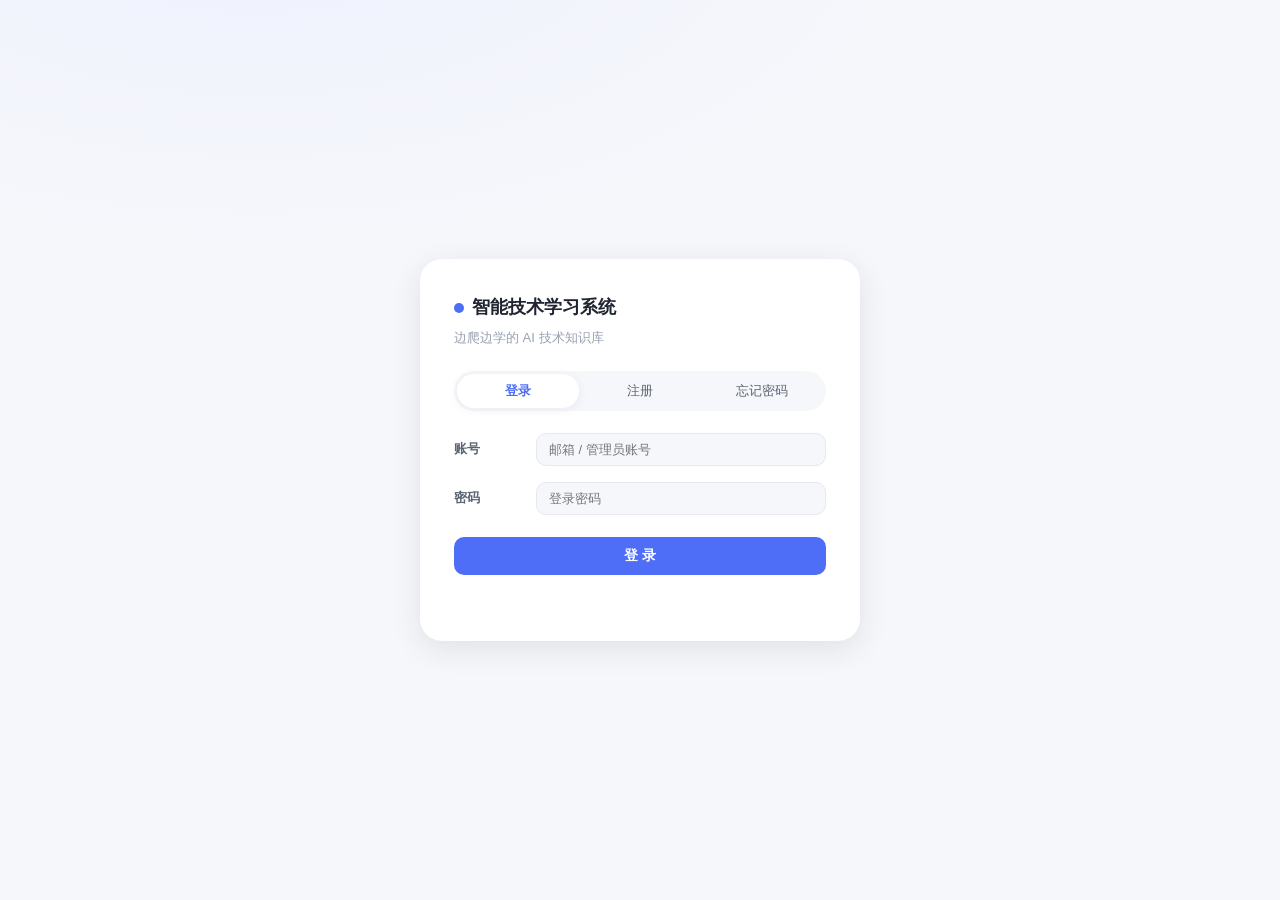
==== frontend/admin.html @ c404fb74 "feat: 管理员账户——.env 固定凭证登录 + 用户总览后台页 - 管理员凭证只存 .env（ADMIN_USERNAME/ADMIN_PASSWORD），不进数据库、页面不可改，改密码=改配置" ====
<!DOCTYPE html>
<html lang="zh-CN">
<head>
  <meta charset="UTF-8">
  <meta name="viewport" content="width=device-width, initial-scale=1.0">
  <title>管理后台 · 智能技术学习系统</title>
  <link rel="stylesheet" href="css/style.css">
</head>
<body>
  <header class="topbar">
    <div class="topbar-inner">
      <div class="logo"><span class="dot"></span>智能技术学习系统 · 管理后台</div>
      <div class="topbar-user">
        <span class="tu-email">🛡️ 管理员</span>
        <button id="admin-logout" class="tu-logout" type="button">退出</button>
      </div>
    </div>
  </header>

  <main class="container">
    <section class="home-hero">
      <h1>注册用户</h1>
      <p id="admin-sub">正在加载…</p>
    </section>

    <div id="admin-state" class="state-box" style="display:none"></div>

    <table id="admin-table" class="admin-table" style="display:none">
      <thead>
        <tr>
          <th>#</th>
          <th>邮箱</th>
          <th>注册时间</th>
          <th>最近登录</th>
        </tr>
      </thead>
      <tbody id="admin-rows"></tbody>
    </table>
  </main>

  <script src="js/api.js"></script>
  <script src="js/admin.js"></script>
</body>
</html>
---- frontend/css/style.css ----
/* 智能技术学习系统 —— 全局样式 */

:root {
  --bg: #f6f7fb;
  --card: #ffffff;
  --ink: #1f2430;
  --ink-2: #5b6472;
  --ink-3: #98a1b0;
  --line: #e6e9f0;
  --brand: #4f6ef7;
  --brand-soft: #eef1fe;
  --green: #2eb872;
  --green-soft: #e8f7ef;
  --red: #e5484d;
  --red-soft: #fdecec;
  --amber: #d97706;
  --amber-soft: #fdf3e3;
  --radius: 14px;
  --shadow: 0 2px 12px rgba(31, 36, 48, 0.06);
  --shadow-lg: 0 8px 30px rgba(31, 36, 48, 0.10);
}

* { box-sizing: border-box; margin: 0; padding: 0; }

body {
  font-family: "PingFang SC", "Microsoft YaHei", "Segoe UI", sans-serif;
  background: var(--bg);
  color: var(--ink);
  line-height: 1.65;
}

a { color: var(--brand); text-decoration: none; }

/* ---------- 顶部导航 ---------- */
.topbar {
  position: sticky; top: 0; z-index: 10;
  background: rgba(255, 255, 255, 0.9);
  backdrop-filter: blur(8px);
  border-bottom: 1px solid var(--line);
}
.topbar-inner {
  max-width: 960px; margin: 0 auto;
  display: flex; align-items: center; gap: 20px;
  padding: 12px 20px;
}
.logo { font-weight: 700; font-size: 17px; color: var(--ink); display: flex; align-items: center; gap: 8px; }
.logo .dot { width: 10px; height: 10px; border-radius: 50%; background: var(--brand); }
.nav { display: flex; gap: 4px; margin-left: auto; }
.nav a {
  padding: 6px 14px; border-radius: 999px;
  color: var(--ink-2); font-size: 14px;
}
.nav a:hover { background: var(--brand-soft); color: var(--brand); }
.nav a.active { background: var(--brand); color: #fff; }

.container { max-width: 960px; margin: 0 auto; padding: 28px 20px 60px; }

/* ---------- 主页：每日卡片 ---------- */
.home-hero { text-align: center; margin: 18px 0 26px; }
.home-hero h1 { font-size: 26px; letter-spacing: 1px; }
.home-hero p { color: var(--ink-2); margin-top: 6px; font-size: 14px; }

.daily-card {
  background: linear-gradient(165deg, #ffffff 55%, #f3f6ff);
  border: 1px solid #edf0fb;
  border-radius: 22px;
  box-shadow: var(--shadow-lg);
  padding: 30px 36px 28px;
  position: relative;
  overflow: hidden;
}
/* 右侧水印装饰，填充空白区 */
.card-deco {
  position: absolute; right: 30px; top: 26px;
  font-size: 88px; line-height: 1;
  opacity: 0.12; transform: rotate(12deg);
  pointer-events: none; user-select: none;
}
.card-head {
  display: flex; align-items: center; justify-content: space-between;
  margin-bottom: 10px;
}
.daily-card .date-badge {
  display: inline-block; font-size: 12px; color: var(--ink-3);
  border: 1px solid var(--line); border-radius: 999px; padding: 2px 12px;
  background: #fff;
}
.daily-card .term {
  font-size: 40px; font-weight: 800; letter-spacing: 0.5px;
  margin: 4px 0 2px;
}
.daily-card .alias { color: var(--ink-3); font-size: 13px; margin-bottom: 8px; }
.daily-card .category-tag {
  display: inline-block; background: var(--brand-soft); color: var(--brand);
  font-size: 12px; font-weight: 600; padding: 4px 14px; border-radius: 999px;
}
.daily-card .brief {
  font-size: 16px; color: var(--ink-2); margin-top: 10px; max-width: 660px;
}
/* 详细讲解 / 示例区块 */
.card-section { margin-top: 18px; max-width: 720px; }
.card-section h3 {
  font-size: 14px; color: var(--ink);
  margin-bottom: 8px; letter-spacing: 0.5px;
}
.card-section p { font-size: 14.5px; color: var(--ink-2); }
.card-section pre {
  background: #f2f4fa; border: 1px solid var(--line);
  border-radius: 12px; padding: 12px 16px;
  font-size: 13px; line-height: 1.6;
  font-family: "Cascadia Code", Consolas, "Courier New", monospace;
  white-space: pre-wrap; word-break: break-word;
  color: #33415c;
}
/* 代码高亮配色（浅色主题） */
.tok-kw  { color: #8250df; font-weight: 600; }  /* 关键字 */
.tok-str { color: #0a7d33; }                    /* 字符串 */
.tok-cmt { color: #98a1b0; font-style: italic; }/* 注释 */
.tok-num { color: #d97706; }                    /* 数字 */
.tok-fn  { color: #1f6feb; }                    /* 函数调用 */
.tok-dec { color: #b35900; }                    /* 装饰器 */

/* ---------- 富文本（AI 回答 / 知识正文） ---------- */
.rich { white-space: normal; }
.rich p { margin: 4px 0; }
.rich h2, .rich h3, .rich h4 { margin: 12px 0 6px; line-height: 1.4; }
.rich h2 { font-size: 17px; }
.rich h3 { font-size: 15.5px; }
.rich h4 { font-size: 14.5px; }
.rich ul, .rich ol { padding-left: 22px; margin: 6px 0; }
.rich li { margin: 2px 0; }
.rich strong { color: var(--ink); }
.rich .code-block {
  background: #f2f4fa; border: 1px solid var(--line);
  border-radius: 10px; padding: 10px 14px; margin: 8px 0;
  font-family: "Cascadia Code", Consolas, "Courier New", monospace;
  font-size: 12.5px; line-height: 1.6;
  white-space: pre-wrap; word-break: break-word;
  color: #33415c;
}
.rich .inline-code {
  background: #eef1fe; color: #4f6ef7;
  border-radius: 5px; padding: 1px 6px;
  font-family: Consolas, monospace; font-size: 0.9em;
}
/* markdown 表格 */
.rich .table-wrap { overflow-x: auto; margin: 8px 0; }
.rich table {
  border-collapse: collapse; width: 100%;
  font-size: 13px; line-height: 1.5;
}
.rich th, .rich td {
  border: 1px solid var(--line);
  padding: 6px 12px; text-align: left;
}
.rich th {
  background: var(--brand-soft); color: var(--ink);
  font-weight: 700; white-space: nowrap;
}
.rich td .inline-code { white-space: nowrap; }

/* ---------- 知识库页 ---------- */
.kb-grid {
  display: grid; gap: 14px;
  grid-template-columns: repeat(auto-fill, minmax(190px, 1fr));
}
.kb-tile {
  background: var(--card); border-radius: 18px; box-shadow: var(--shadow);
  padding: 22px 20px; text-align: center; cursor: pointer;
  transition: transform .12s ease, box-shadow .2s ease;
}
.kb-tile:hover { transform: translateY(-3px); box-shadow: var(--shadow-lg); }
.kb-tile .tile-icon { font-size: 30px; margin-bottom: 6px; }
.kb-tile b { display: block; font-size: 28px; color: var(--brand); }
.kb-tile span { font-size: 13px; color: var(--ink-2); }

.kb-list-head {
  display: flex; align-items: baseline; gap: 10px;
  margin: 30px 0 12px;
}
.kb-list-head h2 { font-size: 18px; }
.kb-list { display: flex; flex-direction: column; gap: 8px; }
.kb-row {
  background: var(--card); border-radius: 12px; box-shadow: var(--shadow);
  padding: 12px 18px; cursor: pointer;
  display: flex; justify-content: space-between; gap: 12px; align-items: center;
}
.kb-row:hover { background: var(--brand-soft); }
.kb-row .row-title { font-size: 14px; font-weight: 600; }
.row-meta { font-size: 12px; color: var(--ink-3); white-space: nowrap; }

/* ---------- 详情弹窗 ---------- */
.modal-mask {
  position: fixed; inset: 0; z-index: 50;
  background: rgba(20, 24, 36, 0.45);
  display: flex; align-items: center; justify-content: center;
  padding: 24px;
}
.modal {
  background: var(--card); border-radius: 18px; box-shadow: var(--shadow-lg);
  width: min(820px, 100%); max-height: 86vh;
  display: flex; flex-direction: column;
  padding: 22px 26px;
}
.modal-head { display: flex; align-items: center; justify-content: space-between; gap: 12px; }
.modal-head h3 { font-size: 17px; }
.modal-close {
  border: none; background: var(--bg); border-radius: 8px;
  width: 30px; height: 30px; cursor: pointer; color: var(--ink-2);
}
.modal-close:hover { background: var(--red-soft); color: var(--red); }
.modal-meta { margin: 8px 0 4px; display: flex; gap: 10px; align-items: center; flex-wrap: wrap; }
.modal-body {
  overflow-y: auto; margin-top: 10px;
  font-size: 14px; color: var(--ink-2);
  border-top: 1px solid var(--line); padding-top: 14px;
}

/* 设置弹窗 */
.modal.small { width: min(560px, 100%); }
.set-tip { font-size: 12.5px; color: var(--ink-3); margin: 10px 0 14px; line-height: 1.7; }
.set-row {
  display: flex; align-items: center; gap: 10px;
  font-size: 13px; color: var(--ink-2); margin-bottom: 10px;
}
.set-row > span, .set-row { font-weight: 600; }
.set-row select, .set-row input {
  flex: 1; min-width: 0;
  border: 1px solid var(--line); border-radius: 10px;
  padding: 8px 12px; font-size: 13px; font-family: inherit;
  background: var(--bg); outline: none;
}
.set-row select:focus, .set-row input:focus { border-color: var(--brand); background: #fff; }
.set-actions { display: flex; align-items: center; gap: 10px; margin-top: 16px; }

/* 模拟面试上传 */
.iv-uploads { display: flex; gap: 14px; margin-top: 20px; flex-wrap: wrap; }
.iv-file {
  flex: 1; min-width: 220px;
  border: 2px dashed var(--line); border-radius: 14px;
  padding: 16px; cursor: pointer; font-size: 14px;
  display: flex; align-items: center; gap: 10px;
  background: var(--bg);
}
.iv-file:hover { border-color: var(--brand); }
.iv-file input { display: none; }
.iv-file span { color: var(--ink-3); font-size: 12px; overflow: hidden; text-overflow: ellipsis; }
.iv-meta { box-shadow: var(--shadow); }
.divider { height: 1px; background: var(--line); margin: 22px 0 18px; }
.daily-card .actions { display: flex; gap: 12px; flex-wrap: wrap; }

/* 统计条 */
.stat-row { display: flex; gap: 14px; margin-top: 18px; flex-wrap: wrap; }
.stat {
  flex: 1; min-width: 150px;
  background: var(--card); border-radius: 16px; box-shadow: var(--shadow);
  padding: 16px 20px; text-align: center;
}
.stat b { display: block; font-size: 26px; color: var(--brand); }
.stat span { font-size: 12px; color: var(--ink-3); }

.btn {
  display: inline-flex; align-items: center; gap: 6px;
  border: none; cursor: pointer;
  padding: 10px 22px; border-radius: 10px;
  font-size: 14px; font-weight: 600;
  transition: transform .06s ease, box-shadow .2s ease, background .2s ease;
}
.btn:active { transform: translateY(1px); }
.btn-primary { background: var(--brand); color: #fff; }
.btn-primary:hover { box-shadow: 0 4px 14px rgba(79, 110, 247, 0.35); }
.btn-ghost { background: var(--brand-soft); color: var(--brand); }
.btn-ghost:hover { background: #e0e6fd; }
.btn-danger-soft { background: var(--red-soft); color: var(--red); }
.btn[disabled] { opacity: .5; cursor: not-allowed; }

.state-box { text-align: center; color: var(--ink-3); padding: 60px 0; font-size: 14px; }

/* ---------- 对话页 ---------- */
.chat-layout { display: flex; height: calc(100vh - 57px); }
.sidebar {
  width: 240px; flex: none;
  background: var(--card); border-right: 1px solid var(--line);
  display: flex; flex-direction: column;
}
.sidebar-head { display: flex; gap: 8px; padding: 14px 12px 10px; }
.btn-small { padding: 7px 14px; font-size: 13px; flex: 1; }
.icon-btn {
  border: 1px solid var(--line); background: var(--bg); border-radius: 10px;
  width: 36px; cursor: pointer; font-size: 16px;
}
.icon-btn:hover { background: var(--brand-soft); }
.session-list { flex: 1; overflow-y: auto; padding: 4px 10px 10px; }
.session-mode-label {
  font-size: 11px; color: var(--ink-3); letter-spacing: 1px;
  padding: 6px 6px 4px;
}
.session-item {
  display: flex; align-items: center; gap: 6px;
  padding: 9px 10px; border-radius: 10px; cursor: pointer;
  font-size: 13px; color: var(--ink-2); margin-bottom: 2px;
}
.session-item:hover { background: var(--bg); }
.session-item.active { background: var(--brand-soft); color: var(--brand); font-weight: 600; }
.session-item .s-title {
  flex: 1; overflow: hidden; text-overflow: ellipsis; white-space: nowrap;
}
.session-item .s-del {
  border: none; background: transparent; cursor: pointer;
  color: var(--ink-3); font-size: 12px; border-radius: 6px;
  width: 20px; height: 20px; visibility: hidden;
}
.session-item:hover .s-del { visibility: visible; }
.session-item .s-del:hover { background: var(--red-soft); color: var(--red); }
.llm-badge {
  border-top: 1px solid var(--line);
  padding: 10px 14px; font-size: 12px; color: var(--ink-3);
  overflow: hidden; text-overflow: ellipsis; white-space: nowrap;
}
.chat-main { flex: 1; min-width: 0; }
.chat-wrap { display: flex; flex-direction: column; height: 100%; }
.chat-toolbar {
  display: flex; align-items: center; gap: 14px; flex-wrap: wrap;
  padding: 12px 20px; border-bottom: 1px solid var(--line); background: var(--card);
}
/* 显眼的当前模型徽标 */
.model-chip {
  display: inline-flex; align-items: center; gap: 6px;
  background: linear-gradient(90deg, var(--brand), #8b5cf6);
  color: #fff; font-size: 12.5px; font-weight: 700;
  padding: 6px 14px; border-radius: 999px;
  max-width: 260px; overflow: hidden; text-overflow: ellipsis; white-space: nowrap;
  cursor: default;
}
.mode-switch { display: flex; background: var(--bg); border-radius: 999px; padding: 3px; }
.mode-switch button {
  border: none; background: transparent; cursor: pointer;
  padding: 6px 18px; border-radius: 999px; font-size: 13px; color: var(--ink-2);
}
.mode-switch button.active { background: var(--card); color: var(--brand); font-weight: 700; box-shadow: var(--shadow); }

.topic-bar { display: flex; align-items: center; gap: 10px; font-size: 13px; color: var(--ink-2); }
.topic-bar .topic-name { font-weight: 700; color: var(--ink); }
.topic-bar .rounds { color: var(--ink-3); }

.msg-list {
  flex: 1; overflow-y: auto;
  max-width: 860px; width: 100%; margin: 0 auto;
  padding: 24px 20px;
  display: flex; flex-direction: column; gap: 16px;
}
.msg { display: flex; gap: 10px; max-width: 100%; }
.msg.user { flex-direction: row-reverse; }
.avatar {
  flex: none; width: 34px; height: 34px; border-radius: 50%;
  display: flex; align-items: center; justify-content: center;
  font-size: 16px; background: var(--brand-soft);
}
.msg.user .avatar { background: var(--green-soft); }
.bubble {
  background: var(--card); border-radius: var(--radius); box-shadow: var(--shadow);
  padding: 12px 16px; max-width: 76%; font-size: 14.5px;
  white-space: pre-wrap; word-break: break-word;
}
.msg.user .bubble { background: var(--brand); color: #fff; }

.sources { display: flex; gap: 6px; flex-wrap: wrap; margin-top: 8px; }
.source-chip {
  font-size: 11px; color: var(--ink-3);
  border: 1px solid var(--line); border-radius: 999px; padding: 1px 9px;
}

/* 评分卡片 */
.eval-card {
  background: var(--card); border-radius: var(--radius); box-shadow: var(--shadow);
  border-left: 4px solid var(--brand);
  padding: 16px 18px; max-width: 76%; font-size: 14px;
}
.eval-card h1, .eval-card h2 { font-size: 15px; margin: 12px 0 6px; }
.eval-card h1:first-child, .eval-card h2:first-child { margin-top: 0; }
.eval-card ul { padding-left: 20px; margin: 4px 0; }
.eval-card .score-line { color: var(--brand); font-weight: 800; }

.cursor::after {
  content: "▍"; color: var(--brand);
  animation: blink 1s steps(2) infinite;
}
@keyframes blink { 50% { opacity: 0; } }

/* 输入区 */
.input-bar {
  border-top: 1px solid var(--line); background: var(--card);
  padding: 14px 20px 18px;
}
.input-inner {
  max-width: 860px; margin: 0 auto;
  display: flex; gap: 10px; align-items: flex-end;
}
.input-inner textarea {
  flex: 1; resize: none; border: 1px solid var(--line); border-radius: 12px;
  padding: 10px 14px; font-size: 14px; font-family: inherit;
  min-height: 44px; max-height: 140px; outline: none; background: var(--bg);
}
.input-inner textarea:focus { border-color: var(--brand); background: #fff; }
.hint { max-width: 860px; margin: 8px auto 0; font-size: 12px; color: var(--ink-3); }

/* ---------- 登录/注册/忘记密码页 ---------- */
.auth-wrap {
  min-height: 100vh;
  display: flex; align-items: center; justify-content: center;
  padding: 24px;
  background: radial-gradient(1200px 600px at 20% -10%, #eef1fe 0%, var(--bg) 55%);
}
.auth-card {
  width: min(440px, 100%);
  background: var(--card); border-radius: 22px; box-shadow: var(--shadow-lg);
  padding: 34px 34px 30px;
}
.auth-logo { font-weight: 700; font-size: 18px; display: flex; align-items: center; gap: 8px; }
.auth-logo .dot { width: 10px; height: 10px; border-radius: 50%; background: var(--brand); }
.auth-sub { color: var(--ink-3); font-size: 13px; margin: 4px 0 22px; }

.auth-tabs {
  display: flex; background: var(--bg); border-radius: 999px; padding: 3px;
  margin-bottom: 22px;
}
.auth-tab {
  flex: 1; border: none; background: transparent; cursor: pointer;
  padding: 8px 0; border-radius: 999px; font-size: 13px; color: var(--ink-2);
}
.auth-tab.active { background: var(--card); color: var(--brand); font-weight: 700; box-shadow: var(--shadow); }

.auth-form { display: flex; flex-direction: column; gap: 2px; }
.auth-form .set-row { margin-bottom: 14px; }
.auth-form .set-row > span { flex: none; width: 72px; }
.auth-submit { justify-content: center; margin-top: 6px; }
.auth-msg { font-size: 13px; margin-top: 16px; min-height: 20px; text-align: center; }
.auth-msg.err { color: var(--red); }
.auth-msg.ok { color: var(--green); }

/* 验证码行：输入框 + 发送按钮 */
.code-row input { flex: 1; }
.code-btn { flex: none; white-space: nowrap; padding: 7px 14px; }
.code-btn[disabled] { opacity: .6; cursor: not-allowed; }

/* ---------- 顶栏用户区（topbar-user.js 注入）---------- */
.topbar-user { display: flex; align-items: center; gap: 10px; margin-left: 12px; }
.tu-email {
  font-size: 12.5px; color: var(--ink-2); max-width: 180px;
  overflow: hidden; text-overflow: ellipsis; white-space: nowrap;
}
.tu-logout {
  border: 1px solid var(--line); background: var(--bg); color: var(--ink-2);
  border-radius: 999px; padding: 4px 14px; font-size: 12.5px; cursor: pointer;
}
.tu-logout:hover { background: var(--red-soft); color: var(--red); border-color: var(--red-soft); }

/* ---------- 知识库：全局/我的 tab 与个人知识库 ---------- */
.kb-tabs { width: fit-content; margin: 0 auto 22px; }
.my-toolbar { display: flex; align-items: center; gap: 10px; margin-bottom: 16px; }
.my-toolbar .row-meta { margin-left: auto; }
.kb-row .row-right { display: flex; align-items: center; gap: 8px; flex: none; }
.btn-mini { padding: 4px 12px; font-size: 12px; }
.set-row textarea {
  flex: 1; min-width: 0; resize: vertical;
  border: 1px solid var(--line); border-radius: 10px;
  padding: 8px 12px; font-size: 13px; font-family: inherit;
  background: var(--bg); outline: none; line-height: 1.6;
}
.set-row textarea:focus { border-color: var(--brand); background: #fff; }

/* 徽标（爬取状态 / 「我的」标记） */
.badge {
  display: inline-block; font-size: 12px; font-weight: 600;
  border-radius: 999px; padding: 2px 12px;
  background: var(--bg); color: var(--ink-2);
}
.badge-mine { background: var(--green-soft); color: var(--green); }
.badge-pending { background: var(--bg); color: var(--ink-3); }
.badge-running { background: var(--brand-soft); color: var(--brand); }
.badge-done { background: var(--green-soft); color: var(--green); }
.badge-partial { background: var(--amber-soft); color: var(--amber); }
.badge-failed { background: var(--red-soft); color: var(--red); }

/* 爬取进度面板 */
.crawl-panel {
  background: var(--card); border-radius: var(--radius); box-shadow: var(--shadow);
  padding: 16px 18px; margin-top: 20px; font-size: 13px;
}
.crawl-head { display: flex; align-items: center; gap: 10px; margin-bottom: 10px; }
.crawl-head .modal-close { margin-left: auto; }
.progress {
  height: 8px; background: var(--bg); border-radius: 999px; overflow: hidden;
}
.progress-bar {
  height: 100%; background: linear-gradient(90deg, var(--brand), #8b5cf6);
  border-radius: 999px; transition: width .4s ease;
}
.crawl-pages { margin-top: 10px; display: flex; flex-direction: column; gap: 4px; max-height: 220px; overflow-y: auto; }
.crawl-page-row { display: flex; align-items: center; gap: 8px; font-size: 12.5px; color: var(--ink-2); }
.crawl-page-row .pg-url { overflow: hidden; text-overflow: ellipsis; white-space: nowrap; }
.pg-ok { color: var(--green); font-weight: 700; }
.pg-fail { color: var(--red); font-weight: 700; }
.crawl-summary { margin-top: 10px; font-size: 12.5px; color: var(--ink-2); }

/* AI 添加对话弹窗 */
.ai-msgs {
  display: flex; flex-direction: column; gap: 8px;
  max-height: 300px; overflow-y: auto;
  margin: 10px 0 14px; padding: 2px;
}
.ai-msg {
  max-width: 86%; padding: 8px 13px; border-radius: 13px;
  font-size: 13px; line-height: 1.6;
  white-space: pre-wrap; word-break: break-word;
}
.ai-msg.user {
  align-self: flex-end; background: var(--brand); color: #fff;
  border-bottom-right-radius: 4px;
}
.ai-msg.assistant {
  align-self: flex-start; background: var(--bg); color: var(--ink-2);
  border-bottom-left-radius: 4px;
}
.ai-input-row { display: flex; gap: 8px; }
.ai-input-row input {
  flex: 1; min-width: 0;
  border: 1px solid var(--line); border-radius: 10px;
  padding: 9px 12px; font-size: 13px; font-family: inherit;
  background: var(--bg); outline: none;
}
.ai-input-row input:focus { border-color: var(--brand); background: #fff; }

/* ---------- 管理后台：用户总览表 ---------- */
.admin-table {
  width: 100%; border-collapse: collapse;
  background: var(--card); border-radius: var(--radius);
  box-shadow: var(--shadow); overflow: hidden;
  font-size: 13.5px;
}
.admin-table th, .admin-table td {
  padding: 11px 18px; text-align: left;
  border-bottom: 1px solid var(--line);
}
.admin-table thead th {
  background: var(--brand-soft); color: var(--ink);
  font-size: 13px; white-space: nowrap;
}
.admin-table tbody tr:last-child td { border-bottom: none; }
.admin-table tbody tr:hover { background: var(--bg); }
.admin-table .cell-email { font-weight: 600; color: var(--ink); }
.admin-table .cell-dim { color: var(--ink-3); white-space: nowrap; }
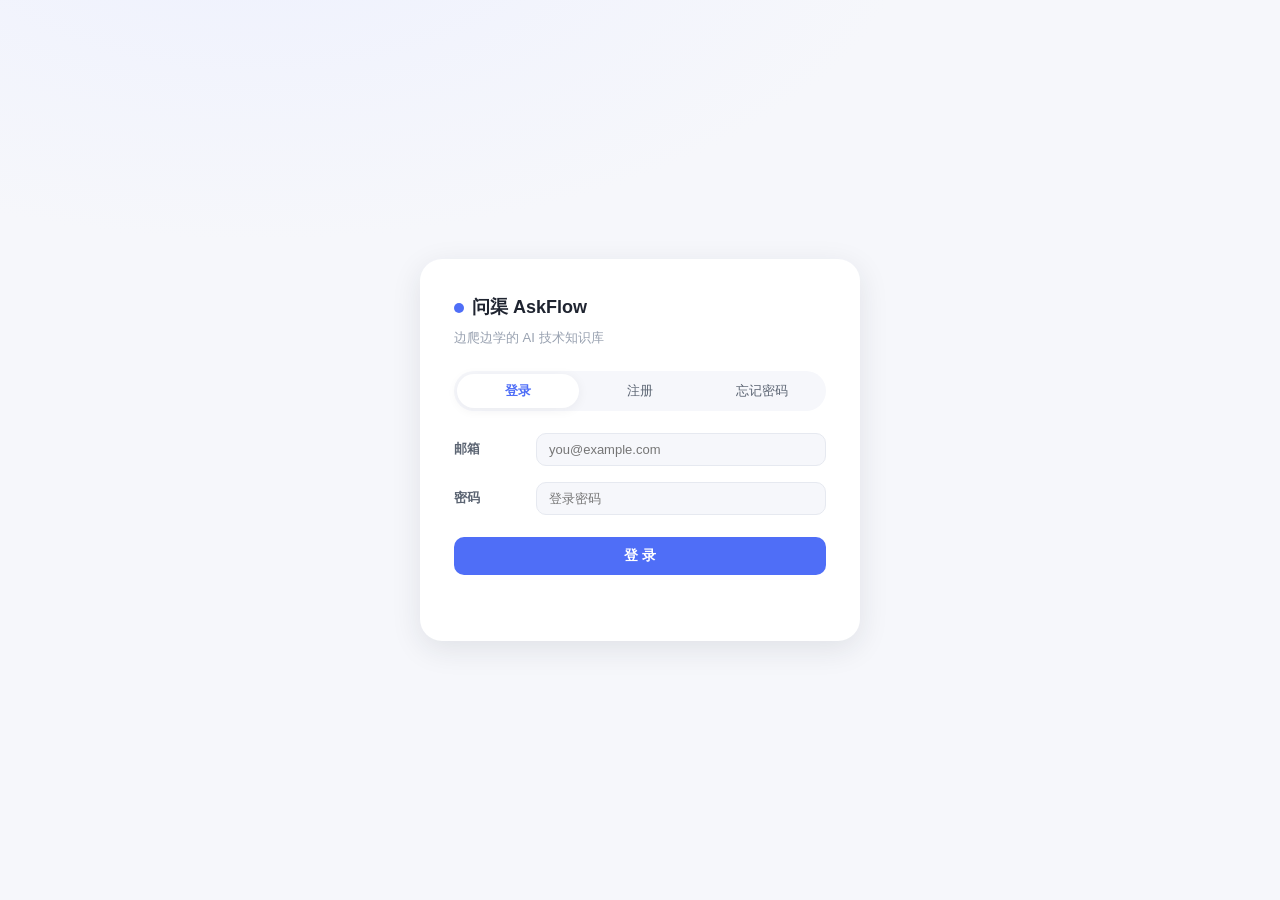
==== commit 6fe7b371: "chore: 项目更名「问渠 AskFlow」 - 全部页面标题/顶栏 logo/登录页/管理后台统一改名 - FastAPI 应用标题、验证码邮件正文与主题同步 （名出「问渠那得清如许，为有源头活水" ====
--- a/frontend/admin.html
+++ b/frontend/admin.html
@@ -3,13 +3,13 @@
 <head>
   <meta charset="UTF-8">
   <meta name="viewport" content="width=device-width, initial-scale=1.0">
-  <title>管理后台 · 智能技术学习系统</title>
+  <title>管理后台 · 问渠 AskFlow</title>
   <link rel="stylesheet" href="css/style.css">
 </head>
 <body>
   <header class="topbar">
     <div class="topbar-inner">
-      <div class="logo"><span class="dot"></span>智能技术学习系统 · 管理后台</div>
+      <div class="logo"><span class="dot"></span>问渠 AskFlow · 管理后台</div>
       <div class="topbar-user">
         <span class="tu-email">🛡️ 管理员</span>
         <button id="admin-logout" class="tu-logout" type="button">退出</button>
--- a/frontend/css/style.css
+++ b/frontend/css/style.css
@@ -1,4 +1,4 @@
-/* 智能技术学习系统 —— 全局样式 */
+/* 问渠 AskFlow —— 全局样式 */
 
 :root {
   --bg: #f6f7fb;
@@ -482,13 +482,28 @@
 .badge-partial { background: var(--amber-soft); color: var(--amber); }
 .badge-failed { background: var(--red-soft); color: var(--red); }
 
-/* 爬取进度面板 */
+/* 分页条（全局列表 / 我的知识列表共用） */
+.kb-pager { display: flex; align-items: center; justify-content: center; gap: 14px; margin-top: 14px; }
+.kb-pager:empty { margin-top: 0; }
+.kb-pager button[disabled] { opacity: .45; cursor: not-allowed; }
+
+/* 爬取进度面板（置顶展示，间距留给下方工具栏；支持多任务并行） */
 .crawl-panel {
   background: var(--card); border-radius: var(--radius); box-shadow: var(--shadow);
-  padding: 16px 18px; margin-top: 20px; font-size: 13px;
-}
-.crawl-head { display: flex; align-items: center; gap: 10px; margin-bottom: 10px; }
+  padding: 16px 18px; margin: 0 0 18px; font-size: 13px;
+}
+.crawl-head { display: flex; align-items: center; gap: 10px; margin-bottom: 4px; }
 .crawl-head .modal-close { margin-left: auto; }
+.crawl-task { padding: 12px 0 4px; border-top: 1px dashed var(--line); }
+.crawl-task:first-child { border-top: none; padding-top: 6px; }
+.crawl-task-head { display: flex; align-items: center; gap: 10px; margin-bottom: 8px; }
+.crawl-task-head .ct-url {
+  overflow: hidden; text-overflow: ellipsis; white-space: nowrap;
+}
+.crawl-task .progress { margin-bottom: 6px; }
+
+/* 弹窗头部右侧按钮组（详情弹窗：翻译 + 关闭） */
+.modal-head-actions { display: flex; align-items: center; gap: 8px; flex: none; }
 .progress {
   height: 8px; background: var(--bg); border-radius: 999px; overflow: hidden;
 }
